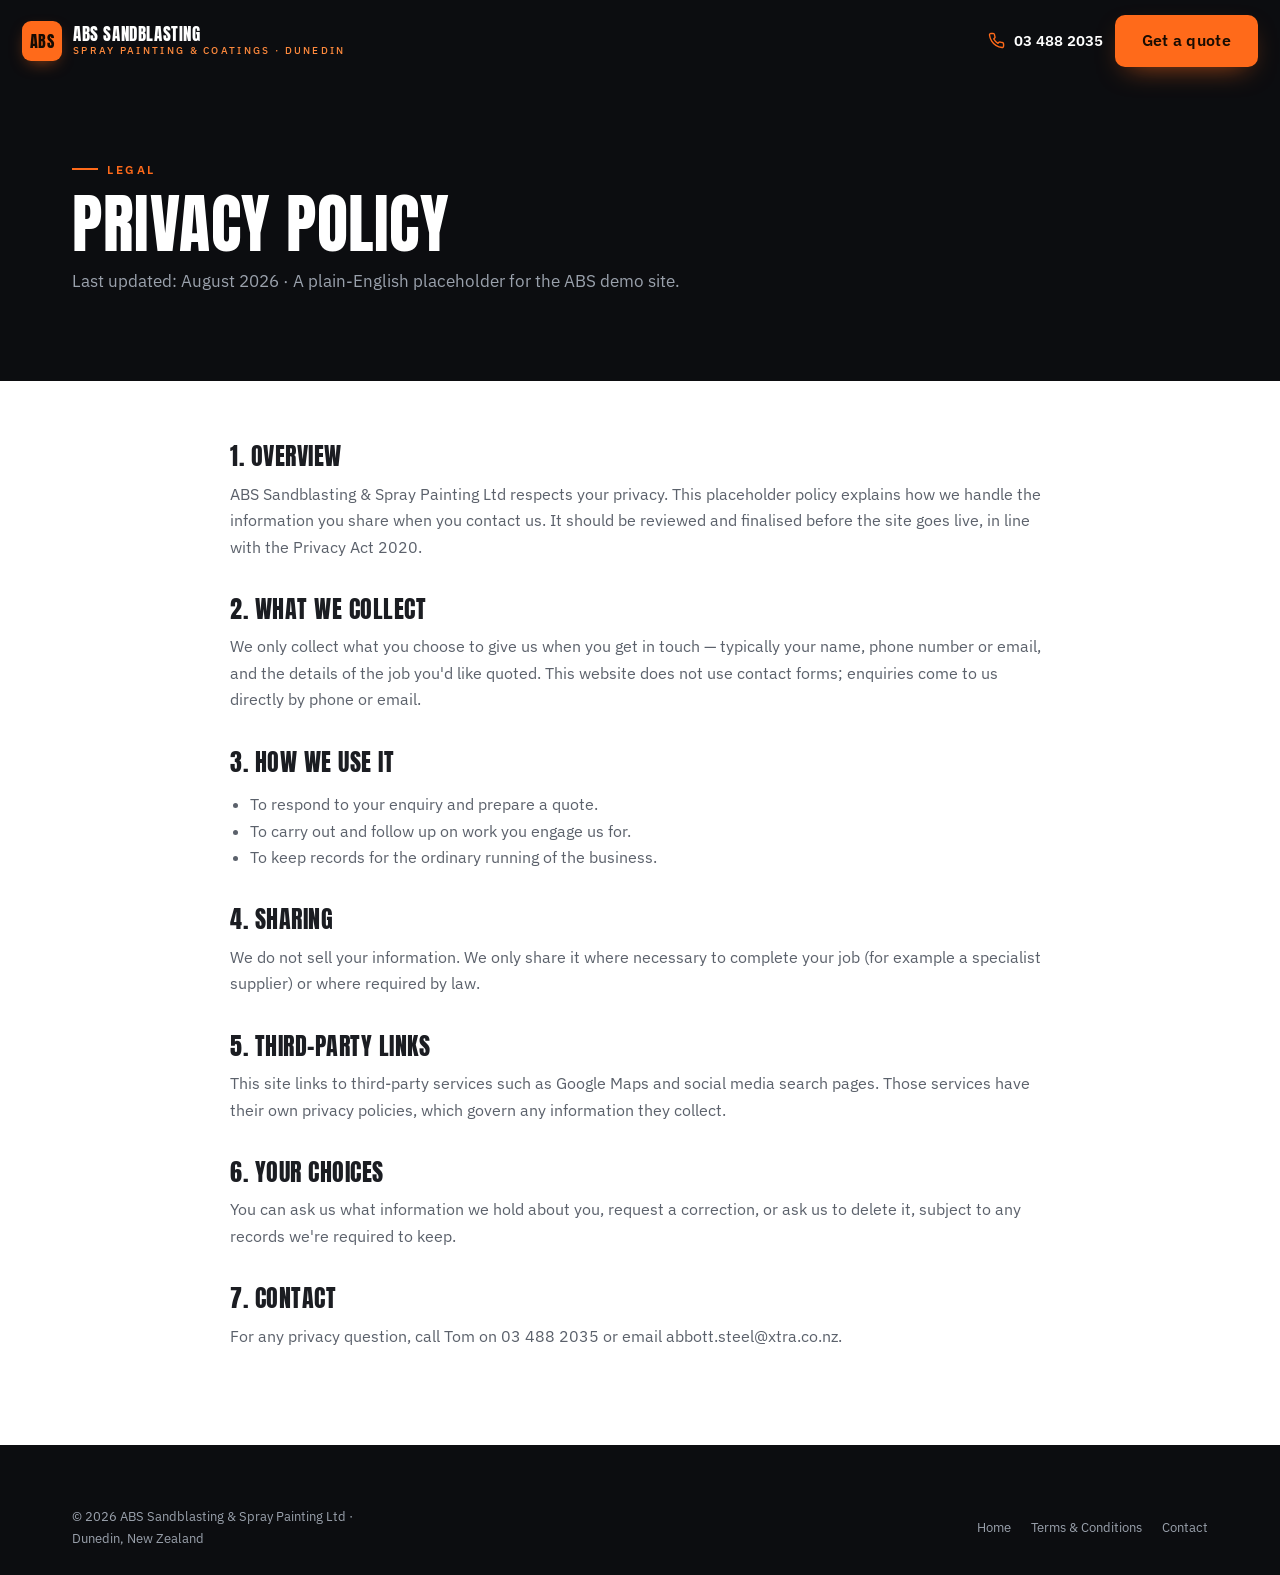
==== privacy.html @ 1811d4f9 "Initial build: ABS Sandblasting & Spray Painting Ltd" ====
<!DOCTYPE html>
<html lang="en-NZ">
<head>
<meta charset="UTF-8">
<meta name="viewport" content="width=device-width, initial-scale=1">
<title>Privacy Policy | ABS Sandblasting &amp; Spray Painting Ltd</title>
<meta name="description" content="Privacy policy for ABS Sandblasting & Spray Painting Ltd, Dunedin.">
<link rel="icon" href="favicon.svg" type="image/svg+xml">
<meta name="theme-color" content="#0c0d10">
<link rel="preconnect" href="https://fonts.googleapis.com">
<link rel="preconnect" href="https://fonts.gstatic.com" crossorigin>
<link href="https://fonts.googleapis.com/css2?family=Anton&family=IBM+Plex+Sans:wght@400;500;600;700&display=swap" rel="stylesheet">
<link rel="stylesheet" href="styles.css">
</head>
<body>

<header class="nav scrolled" id="nav">
  <a class="brand" href="index.html">
    <span class="brand-mark">ABS</span>
    <span class="brand-name">ABS Sandblasting<small>Spray Painting &amp; Coatings · Dunedin</small></span>
  </a>
  <div class="nav-cta">
    <a class="nav-phone" href="tel:+6434882035">
      <svg viewBox="0 0 24 24" fill="none" stroke="currentColor" stroke-width="2" stroke-linecap="round" stroke-linejoin="round"><path d="M22 16.92v3a2 2 0 0 1-2.18 2 19.79 19.79 0 0 1-8.63-3.07 19.5 19.5 0 0 1-6-6 19.79 19.79 0 0 1-3.07-8.67A2 2 0 0 1 4.11 2h3a2 2 0 0 1 2 1.72c.13.96.36 1.9.7 2.81a2 2 0 0 1-.45 2.11L8.09 9.91a16 16 0 0 0 6 6l1.27-1.27a2 2 0 0 1 2.11-.45c.9.34 1.85.57 2.81.7A2 2 0 0 1 22 16.92z"/></svg>
      03 488 2035
    </a>
    <a class="btn btn--primary" href="index.html#contact">Get a quote</a>
  </div>
</header>

<section class="legal-hero">
  <div class="container">
    <span class="eyebrow">Legal</span>
    <h1>Privacy Policy</h1>
    <p>Last updated: August 2026 · A plain-English placeholder for the ABS demo site.</p>
  </div>
</section>

<section class="container legal-body">
  <h2>1. Overview</h2>
  <p>ABS Sandblasting &amp; Spray Painting Ltd respects your privacy. This placeholder policy explains how we handle the information you share when you contact us. It should be reviewed and finalised before the site goes live, in line with the Privacy Act 2020.</p>

  <h2>2. What we collect</h2>
  <p>We only collect what you choose to give us when you get in touch — typically your name, phone number or email, and the details of the job you'd like quoted. This website does not use contact forms; enquiries come to us directly by phone or email.</p>

  <h2>3. How we use it</h2>
  <ul>
    <li>To respond to your enquiry and prepare a quote.</li>
    <li>To carry out and follow up on work you engage us for.</li>
    <li>To keep records for the ordinary running of the business.</li>
  </ul>

  <h2>4. Sharing</h2>
  <p>We do not sell your information. We only share it where necessary to complete your job (for example a specialist supplier) or where required by law.</p>

  <h2>5. Third-party links</h2>
  <p>This site links to third-party services such as Google Maps and social media search pages. Those services have their own privacy policies, which govern any information they collect.</p>

  <h2>6. Your choices</h2>
  <p>You can ask us what information we hold about you, request a correction, or ask us to delete it, subject to any records we're required to keep.</p>

  <h2>7. Contact</h2>
  <p>For any privacy question, call Tom on <a href="tel:+6434882035">03 488 2035</a> or email <a data-gmail data-user="abbott.steel" data-domain="xtra.co.nz" data-su="Privacy%20enquiry" data-body="Hi%20Tom%2C%0A%0A" href="#">abbott.steel@xtra.co.nz</a>.</p>
</section>

<footer class="footer">
  <div class="container">
    <div class="footer-bottom" style="border-top:none;padding-top:0">
      <p>© <span id="year">2026</span> ABS Sandblasting &amp; Spray Painting Ltd · Dunedin, New Zealand</p>
      <div class="fl">
        <a href="index.html">Home</a>
        <a href="terms.html">Terms &amp; Conditions</a>
        <a href="index.html#contact">Contact</a>
      </div>
    </div>
  </div>
</footer>

<script src="script.js"></script>
</body>
</html>
---- styles.css ----
/* ABS Sandblasting & Spray Painting Ltd — Industrial archetype
   Display: Anton  ·  Body: IBM Plex Sans  ·  Accent: safety orange */

:root{
  --ink:#0c0d10;
  --ink-2:#14161b;
  --panel:#1a1d23;
  --bone:#f3f1ec;
  --paper:#ffffff;
  --accent:#ff6a1a;
  --accent-2:#ff8a3d;
  --text:#1b1d22;
  --muted:#5b616b;
  --muted-d:#9aa1ac;
  --line:#e4e0d8;
  --line-d:rgba(255,255,255,.12);
  --radius:14px;
  --radius-s:10px;
  --maxw:1180px;
  --ease:cubic-bezier(.22,.61,.36,1);
}

*,*::before,*::after{box-sizing:border-box}
html{scroll-behavior:smooth}
body{
  margin:0;
  font-family:"IBM Plex Sans",system-ui,-apple-system,Segoe UI,Roboto,sans-serif;
  color:var(--text);
  background:var(--paper);
  line-height:1.65;
  font-size:17px;
  -webkit-font-smoothing:antialiased;
  overflow-x:hidden;
}
img{max-width:100%;display:block;image-orientation:from-image}
a{color:inherit;text-decoration:none}
h1,h2,h3{font-family:"Anton",Impact,sans-serif;font-weight:400;line-height:.98;letter-spacing:.5px;text-transform:uppercase;margin:0}
p{margin:0 0 1rem}
.container{width:100%;max-width:var(--maxw);margin:0 auto;padding:0 22px}
.eyebrow{
  font-family:"IBM Plex Sans",sans-serif;font-weight:600;text-transform:uppercase;
  letter-spacing:.22em;font-size:.72rem;color:var(--accent);margin:0 0 14px;display:inline-flex;align-items:center;gap:9px;
}
.eyebrow::before{content:"";width:26px;height:2px;background:var(--accent);display:inline-block}
.section{padding:88px 0}
.section--bone{background:var(--bone)}
.section--ink{background:var(--ink);color:#eceef2}
.lead{font-size:1.06rem;color:var(--muted);max-width:60ch}
.section--ink .lead{color:var(--muted-d)}

/* ---------- Buttons ---------- */
.btn{
  display:inline-flex;align-items:center;justify-content:center;gap:10px;
  font-weight:600;font-size:.98rem;letter-spacing:.02em;
  padding:15px 26px;border-radius:var(--radius-s);border:1.5px solid transparent;
  cursor:pointer;transition:transform .25s var(--ease),background .25s,box-shadow .25s,color .25s;
  min-height:52px;line-height:1;
}
.btn svg{width:19px;height:19px;flex:none}
.btn--primary{background:var(--accent);color:#180c02;box-shadow:0 10px 28px -12px rgba(255,106,26,.7)}
.btn--primary:hover{background:var(--accent-2);transform:translateY(-2px)}
.btn--ghost{background:transparent;color:#fff;border-color:rgba(255,255,255,.4)}
.btn--ghost:hover{border-color:#fff;background:rgba(255,255,255,.08);transform:translateY(-2px)}
.btn--dark{background:var(--ink);color:#fff}
.btn--dark:hover{background:#26292f;transform:translateY(-2px)}
.btn--lg{padding:18px 32px;font-size:1.05rem;min-height:58px}
.btn--block{width:100%}

/* ---------- Loader ---------- */
#loader{
  position:fixed;inset:0;z-index:9999;background:var(--ink);
  display:flex;flex-direction:column;align-items:center;justify-content:center;gap:20px;
  transition:opacity .7s ease,visibility .7s ease;
}
#loader.done{opacity:0;visibility:hidden}
.loader-mark{font-family:"Anton",sans-serif;font-size:clamp(2.6rem,10vw,4.4rem);color:#fff;letter-spacing:2px;position:relative}
.loader-mark span{color:var(--accent)}
.loader-bar{width:190px;max-width:52vw;height:3px;background:rgba(255,255,255,.16);overflow:hidden;border-radius:2px}
.loader-bar i{display:block;height:100%;width:40%;background:var(--accent);animation:load 1.05s var(--ease) infinite}
@keyframes load{0%{transform:translateX(-120%)}100%{transform:translateX(360%)}}
.loader-tag{font-size:.72rem;letter-spacing:.28em;text-transform:uppercase;color:var(--muted-d)}

/* ---------- Nav ---------- */
.nav{
  position:fixed;top:0;left:0;right:0;z-index:900;
  display:flex;align-items:center;justify-content:space-between;gap:16px;
  padding:15px 22px;transition:background .3s,box-shadow .3s,padding .3s;
}
.nav.scrolled{background:rgba(12,13,16,.92);backdrop-filter:blur(12px);padding:10px 22px;box-shadow:0 1px 0 var(--line-d)}
.brand{display:flex;align-items:center;gap:11px;color:#fff}
.brand-mark{
  width:40px;height:40px;border-radius:9px;background:var(--accent);color:#160b02;
  display:grid;place-items:center;font-family:"Anton",sans-serif;font-size:1.02rem;letter-spacing:.5px;flex:none;
  box-shadow:0 6px 18px -8px rgba(255,106,26,.8);
}
.brand-name{font-family:"Anton",sans-serif;font-size:1.06rem;letter-spacing:.6px;line-height:1;text-transform:uppercase}
.brand-name small{display:block;font-family:"IBM Plex Sans",sans-serif;font-weight:500;font-size:.6rem;letter-spacing:.24em;color:var(--accent-2);margin-top:3px}
.nav-links{display:flex;align-items:center;gap:28px}
.nav-links a{color:#e7e9ee;font-size:.92rem;font-weight:500;letter-spacing:.01em;transition:color .2s;position:relative;padding:4px 0}
.nav-links a::after{content:"";position:absolute;left:0;bottom:-2px;width:0;height:2px;background:var(--accent);transition:width .28s var(--ease)}
.nav-links a:hover{color:#fff}
.nav-links a:hover::after{width:100%}
.nav-cta{display:flex;align-items:center;gap:12px}
.nav-phone{display:inline-flex;align-items:center;gap:9px;color:#fff;font-weight:600;font-size:.95rem}
.nav-phone svg{width:17px;height:17px;color:var(--accent)}
.hamburger{display:none;flex-direction:column;gap:5px;background:none;border:0;cursor:pointer;padding:8px;width:44px;height:44px;justify-content:center;align-items:center}
.hamburger span{width:24px;height:2px;background:#fff;transition:.3s}
.hamburger.open span:nth-child(1){transform:translateY(7px) rotate(45deg)}
.hamburger.open span:nth-child(2){opacity:0}
.hamburger.open span:nth-child(3){transform:translateY(-7px) rotate(-45deg)}

/* ---------- Hero ---------- */
.hero{position:relative;min-height:100svh;display:flex;align-items:flex-end;background:var(--ink);overflow:hidden}
.hero-slides{position:absolute;inset:0;z-index:0}
.hero-slide{position:absolute;inset:0;opacity:0;transition:opacity 1.6s ease;background-size:cover;background-position:center;
  filter:saturate(.82) contrast(1.05);transform:scale(1.04)}
.hero-slide.active{opacity:1;animation:kb 8s ease-out forwards}
@keyframes kb{from{transform:scale(1.04)}to{transform:scale(1.13)}}
.hero-scrim{position:absolute;inset:0;z-index:1;
  background:linear-gradient(180deg,rgba(12,13,16,.72) 0%,rgba(12,13,16,.5) 34%,rgba(12,13,16,.78) 100%)}
.hero-scrim::after{content:"";position:absolute;inset:0;background:linear-gradient(90deg,rgba(12,13,16,.6),transparent 62%)}
.hero-inner{position:relative;z-index:2;width:100%;padding-top:120px;padding-bottom:56px}
.hero-eyebrow{color:var(--accent-2)}
.hero h1{color:#fff;font-size:clamp(2.6rem,7.4vw,5.7rem);max-width:16ch;text-shadow:0 2px 30px rgba(0,0,0,.4)}
.hero h1 em{font-style:normal;color:var(--accent)}
.hero-sub{color:#d7dae1;font-size:clamp(1.02rem,2.2vw,1.24rem);max-width:52ch;margin:20px 0 30px}
.hero-cta{display:flex;flex-wrap:wrap;gap:14px}
.hero-badge{
  display:inline-flex;align-items:center;gap:14px;margin-top:30px;
  background:rgba(255,255,255,.08);border:1px solid rgba(255,255,255,.2);
  backdrop-filter:blur(10px);border-radius:12px;padding:12px 18px;color:#fff;max-width:100%;
}
.hero-badge .stars{color:var(--accent);letter-spacing:2px;font-size:1.02rem}
.hero-badge b{font-weight:700}
.hero-badge small{display:block;color:var(--muted-d);font-size:.78rem;letter-spacing:.02em}
.hero-badge .divider{width:1px;height:34px;background:rgba(255,255,255,.22)}
.scroll-hint{position:absolute;right:24px;bottom:26px;z-index:2;color:rgba(255,255,255,.6);font-size:.68rem;letter-spacing:.24em;text-transform:uppercase;writing-mode:vertical-rl;display:flex;align-items:center;gap:12px}
.scroll-hint::after{content:"";width:1px;height:42px;background:rgba(255,255,255,.4);animation:pulse 1.8s ease infinite}
@keyframes pulse{0%,100%{opacity:.3}50%{opacity:1}}

/* ---------- Trust strip ---------- */
.trust{background:var(--ink-2);color:#eceef2;border-top:3px solid var(--accent)}
.trust-grid{display:grid;grid-template-columns:repeat(3,1fr);gap:2px;background:var(--line-d)}
.trust-item{background:var(--ink-2);padding:30px 26px;display:flex;gap:16px;align-items:flex-start}
.trust-item svg{width:30px;height:30px;color:var(--accent);flex:none}
.trust-item h3{font-family:"IBM Plex Sans",sans-serif;font-weight:700;text-transform:none;letter-spacing:0;font-size:1.02rem;margin-bottom:3px}
.trust-item p{margin:0;color:var(--muted-d);font-size:.92rem;line-height:1.5}

/* ---------- Section heading ---------- */
.head{max-width:62ch;margin-bottom:44px}
.head h2{font-size:clamp(2rem,5vw,3.3rem)}
.head--center{margin-left:auto;margin-right:auto;text-align:center}
.head--center .eyebrow{justify-content:center}

/* ---------- Services ---------- */
.svc-grid{display:grid;grid-template-columns:repeat(3,1fr);gap:22px}
.svc-card{
  background:var(--paper);border:1px solid var(--line);border-radius:var(--radius);overflow:hidden;
  display:flex;flex-direction:column;transition:transform .35s var(--ease),box-shadow .35s,border-color .35s;
}
.svc-card:hover{transform:translateY(-6px);box-shadow:0 26px 50px -26px rgba(12,13,16,.4);border-color:#d6d1c7}
.svc-media{position:relative;aspect-ratio:16/10;overflow:hidden}
.svc-media img{width:100%;height:100%;object-fit:cover;filter:saturate(.82) contrast(1.05);transition:transform .6s var(--ease)}
.svc-card:hover .svc-media img{transform:scale(1.07)}
.svc-media::after{content:"";position:absolute;inset:0;background:linear-gradient(180deg,rgba(12,13,16,.05),rgba(12,13,16,.42))}
.svc-num{position:absolute;top:12px;left:12px;z-index:2;font-family:"Anton",sans-serif;font-size:.86rem;
  background:var(--accent);color:#160b02;padding:4px 10px;border-radius:6px;letter-spacing:1px}
.svc-body{padding:22px 22px 26px}
.svc-body h3{font-family:"IBM Plex Sans",sans-serif;font-weight:700;text-transform:none;letter-spacing:0;font-size:1.16rem;margin-bottom:8px}
.svc-body p{margin:0;color:var(--muted);font-size:.95rem}

/* ---------- About ---------- */
.about-grid{display:grid;grid-template-columns:1fr 1fr;gap:56px;align-items:center}
.about-figure{position:relative}
.about-figure img{width:100%;aspect-ratio:4/3;object-fit:cover;border-radius:var(--radius);filter:saturate(.82) contrast(1.05)}
.about-tag{position:absolute;left:-14px;bottom:-14px;background:var(--accent);color:#160b02;
  padding:16px 22px;border-radius:12px;font-family:"Anton",sans-serif;line-height:.95;box-shadow:0 18px 34px -18px rgba(255,106,26,.8)}
.about-tag b{display:block;font-size:1.9rem}
.about-tag span{font-family:"IBM Plex Sans",sans-serif;font-weight:600;font-size:.72rem;letter-spacing:.14em;text-transform:uppercase}
.checklist{list-style:none;margin:24px 0 30px;padding:0;display:grid;gap:14px}
.checklist li{display:flex;gap:13px;align-items:flex-start;font-weight:500}
.checklist svg{width:23px;height:23px;color:var(--accent);flex:none;margin-top:1px}
.checklist b{font-weight:700}
.checklist span{color:var(--muted);font-weight:400;font-size:.95rem;display:block}

/* ---------- Crew ---------- */
.crew-grid{display:grid;grid-template-columns:repeat(4,1fr);gap:20px}
.crew-card{background:var(--paper);border:1px solid var(--line);border-radius:var(--radius);padding:28px 22px;text-align:center;transition:transform .3s var(--ease),box-shadow .3s}
.crew-card:hover{transform:translateY(-5px);box-shadow:0 22px 44px -26px rgba(12,13,16,.4)}
.avatar{width:74px;height:74px;border-radius:50%;margin:0 auto 16px;display:grid;place-items:center;
  background:var(--ink);color:#fff;font-family:"Anton",sans-serif;font-size:1.5rem;letter-spacing:1px;
  box-shadow:0 0 0 3px var(--paper),0 0 0 5px var(--accent)}
.crew-card h3{font-family:"IBM Plex Sans",sans-serif;font-weight:700;text-transform:none;letter-spacing:0;font-size:1.08rem}
.crew-role{color:var(--accent);font-weight:600;font-size:.82rem;text-transform:uppercase;letter-spacing:.08em;margin:2px 0 10px}
.crew-card p{margin:0;color:var(--muted);font-size:.9rem}
.badge-pill{display:inline-block;background:rgba(255,106,26,.12);color:#c2470a;border:1px solid rgba(255,106,26,.3);
  font-size:.7rem;font-weight:600;letter-spacing:.1em;text-transform:uppercase;padding:5px 12px;border-radius:20px;margin-top:14px}
.section--bone .badge-pill{background:#fff}

/* ---------- Reviews ---------- */
.rev-grid{display:grid;grid-template-columns:repeat(2,1fr);gap:22px}
.rev-card{background:var(--paper);border:1px solid var(--line);border-radius:var(--radius);padding:28px 26px;display:flex;flex-direction:column;gap:14px}
.section--ink .rev-card{background:#15181d;border-color:var(--line-d)}
.rev-stars{color:var(--accent);letter-spacing:3px;font-size:1.05rem}
.rev-text{font-size:1.02rem;line-height:1.6;color:var(--text);margin:0}
.section--ink .rev-text{color:#dfe2e8}
.rev-meta{display:flex;align-items:center;gap:13px;margin-top:auto}
.rev-ava{width:44px;height:44px;border-radius:50%;background:var(--ink);color:#fff;display:grid;place-items:center;font-weight:700;font-size:.92rem;flex:none;border:2px solid var(--accent)}
.rev-name{font-weight:700;font-size:.95rem}
.rev-sub{color:var(--muted);font-size:.82rem}
.section--ink .rev-sub{color:var(--muted-d)}
.rev-actions{display:flex;flex-wrap:wrap;gap:14px;align-items:center;margin-top:34px}
.rev-note{font-size:.82rem;color:var(--muted);max-width:46ch}
.section--ink .rev-note{color:var(--muted-d)}
.glink{display:inline-flex;align-items:center;gap:9px;font-weight:600;color:var(--accent);font-size:.95rem}
.glink svg{width:18px;height:18px}
.section--ink .glink{color:var(--accent-2)}

/* ---------- Review banner ---------- */
.revbanner{background:linear-gradient(120deg,#141519,#1d2027);color:#fff;border-top:3px solid var(--accent);text-align:center}
.revbanner h2{font-size:clamp(1.8rem,4.6vw,2.8rem);max-width:22ch;margin:0 auto 10px}
.revbanner p{color:var(--muted-d);max-width:52ch;margin:0 auto 26px}

/* ---------- Contact ---------- */
.contact-grid{display:grid;grid-template-columns:1.05fr 1fr;gap:48px;align-items:start}
.contact-rows{display:grid;gap:6px;margin:26px 0 30px}
.crow{display:flex;gap:15px;align-items:flex-start;padding:15px 0;border-bottom:1px solid var(--line-d)}
.crow svg{width:22px;height:22px;color:var(--accent);flex:none;margin-top:3px}
.crow .k{font-size:.74rem;letter-spacing:.14em;text-transform:uppercase;color:var(--muted-d);margin-bottom:2px}
.crow .v{font-weight:600;color:#fff}
.crow .v a{transition:color .2s}
.crow .v a:hover{color:var(--accent-2)}
.socials{display:flex;gap:12px;flex-wrap:wrap}
.soc{width:46px;height:46px;border-radius:11px;display:grid;place-items:center;background:rgba(255,255,255,.07);
  border:1px solid rgba(255,255,255,.14);color:#fff;transition:.25s}
.soc:hover{background:var(--accent);color:#160b02;transform:translateY(-3px);border-color:var(--accent)}
.soc svg{width:21px;height:21px}
.contact-card{background:#15181d;border:1px solid var(--line-d);border-radius:var(--radius);padding:32px}
.contact-card h3{font-family:"IBM Plex Sans",sans-serif;font-weight:700;text-transform:none;letter-spacing:0;font-size:1.2rem;color:#fff;margin-bottom:6px}
.contact-card p{color:var(--muted-d);font-size:.94rem}
.contact-btns{display:grid;gap:14px;margin-top:22px}
.hours-note{margin-top:20px;padding-top:18px;border-top:1px solid var(--line-d);color:var(--muted-d);font-size:.86rem}
.hours-note b{color:#fff}

/* ---------- Map ---------- */
.map-wrap{padding:0 0 0}
.map-frame{width:100%;height:440px;border:0;display:block;filter:grayscale(.25) contrast(1.02)}
.map-band{background:var(--ink);padding:20px 0 0}
.map-inner{border-radius:var(--radius);overflow:hidden;border:1px solid var(--line-d)}

/* ---------- Footer ---------- */
.footer{background:var(--ink);color:#c9ccd3;padding:60px 0 26px}
.footer-top{display:grid;grid-template-columns:1.4fr 1fr 1fr;gap:36px;padding-bottom:40px;border-bottom:1px solid var(--line-d)}
.footer .brand{margin-bottom:16px}
.footer p{color:var(--muted-d);font-size:.92rem;max-width:38ch}
.footer h4{font-family:"IBM Plex Sans",sans-serif;font-size:.78rem;letter-spacing:.16em;text-transform:uppercase;color:#fff;margin:0 0 16px}
.footer-links{list-style:none;padding:0;margin:0;display:grid;gap:10px}
.footer-links a{color:var(--muted-d);font-size:.94rem;transition:color .2s}
.footer-links a:hover{color:var(--accent-2)}
.footer .socials{margin-top:4px}
.footer-bottom{display:flex;justify-content:space-between;align-items:center;flex-wrap:wrap;gap:14px;padding-top:24px}
.footer-bottom p{margin:0;font-size:.84rem;color:var(--muted-d)}
.footer-bottom .fl{display:flex;gap:20px;flex-wrap:wrap}
.footer-bottom a{color:var(--muted-d);font-size:.84rem}
.footer-bottom a:hover{color:var(--accent-2)}

/* ---------- Reveal animation ---------- */
.reveal{opacity:0;transform:translateY(26px);transition:opacity .7s var(--ease),transform .7s var(--ease)}
.reveal.in{opacity:1;transform:none}

/* ---------- Legal pages ---------- */
.legal-hero{background:var(--ink);color:#fff;padding:150px 0 70px}
.legal-hero h1{font-size:clamp(2.4rem,6vw,4rem)}
.legal-hero p{color:var(--muted-d);margin-top:12px}
.legal-body{padding:64px 0 80px;max-width:820px}
.legal-body h2{font-size:1.5rem;margin:38px 0 12px;color:var(--text)}
.legal-body h2:first-child{margin-top:0}
.legal-body p,.legal-body li{color:var(--muted);font-size:1rem}
.legal-body ul{padding-left:20px}

/* ---------- Responsive ---------- */
@media (max-width:960px){
  .about-grid{grid-template-columns:1fr;gap:40px}
  .about-figure{order:-1}
  .contact-grid{grid-template-columns:1fr;gap:30px}
  .footer-top{grid-template-columns:1fr 1fr}
  .crew-grid{grid-template-columns:repeat(2,1fr)}
  .svc-grid{grid-template-columns:repeat(2,1fr)}
}
@media (max-width:760px){
  .nav-links,.nav .nav-phone{display:none}
  .hamburger{display:flex}
  .nav-menu-open .nav-links{
    display:flex;position:fixed;inset:0 0 0 auto;top:0;height:100vh;width:min(80vw,320px);
    flex-direction:column;justify-content:center;gap:26px;padding:40px;
    background:rgba(12,13,16,.98);backdrop-filter:blur(14px);z-index:850;
  }
  .nav-menu-open .nav-links a{font-size:1.25rem}
  .nav-menu-open .nav-phone{display:inline-flex;margin-top:10px;font-size:1.1rem}
  .section{padding:64px 0}
  .trust-grid{grid-template-columns:1fr}
  .rev-grid{grid-template-columns:1fr}
  .footer-top{grid-template-columns:1fr}
  .hero-inner{padding-top:112px}
  .hero-badge .divider{display:none}
  .about-tag{left:12px}
}
@media (max-width:520px){
  body{font-size:16px}
  .svc-grid{grid-template-columns:1fr}
  .crew-grid{grid-template-columns:1fr}
  .container{padding:0 18px}
  .btn{width:100%}
  .hero-cta{flex-direction:column;align-items:stretch}
  .footer-bottom{flex-direction:column;align-items:flex-start}
}
@media (prefers-reduced-motion:reduce){
  .hero-slide,.hero-slide.active{animation:none;transition:opacity .4s}
  .reveal{transition:none;opacity:1;transform:none}
  html{scroll-behavior:auto}
}
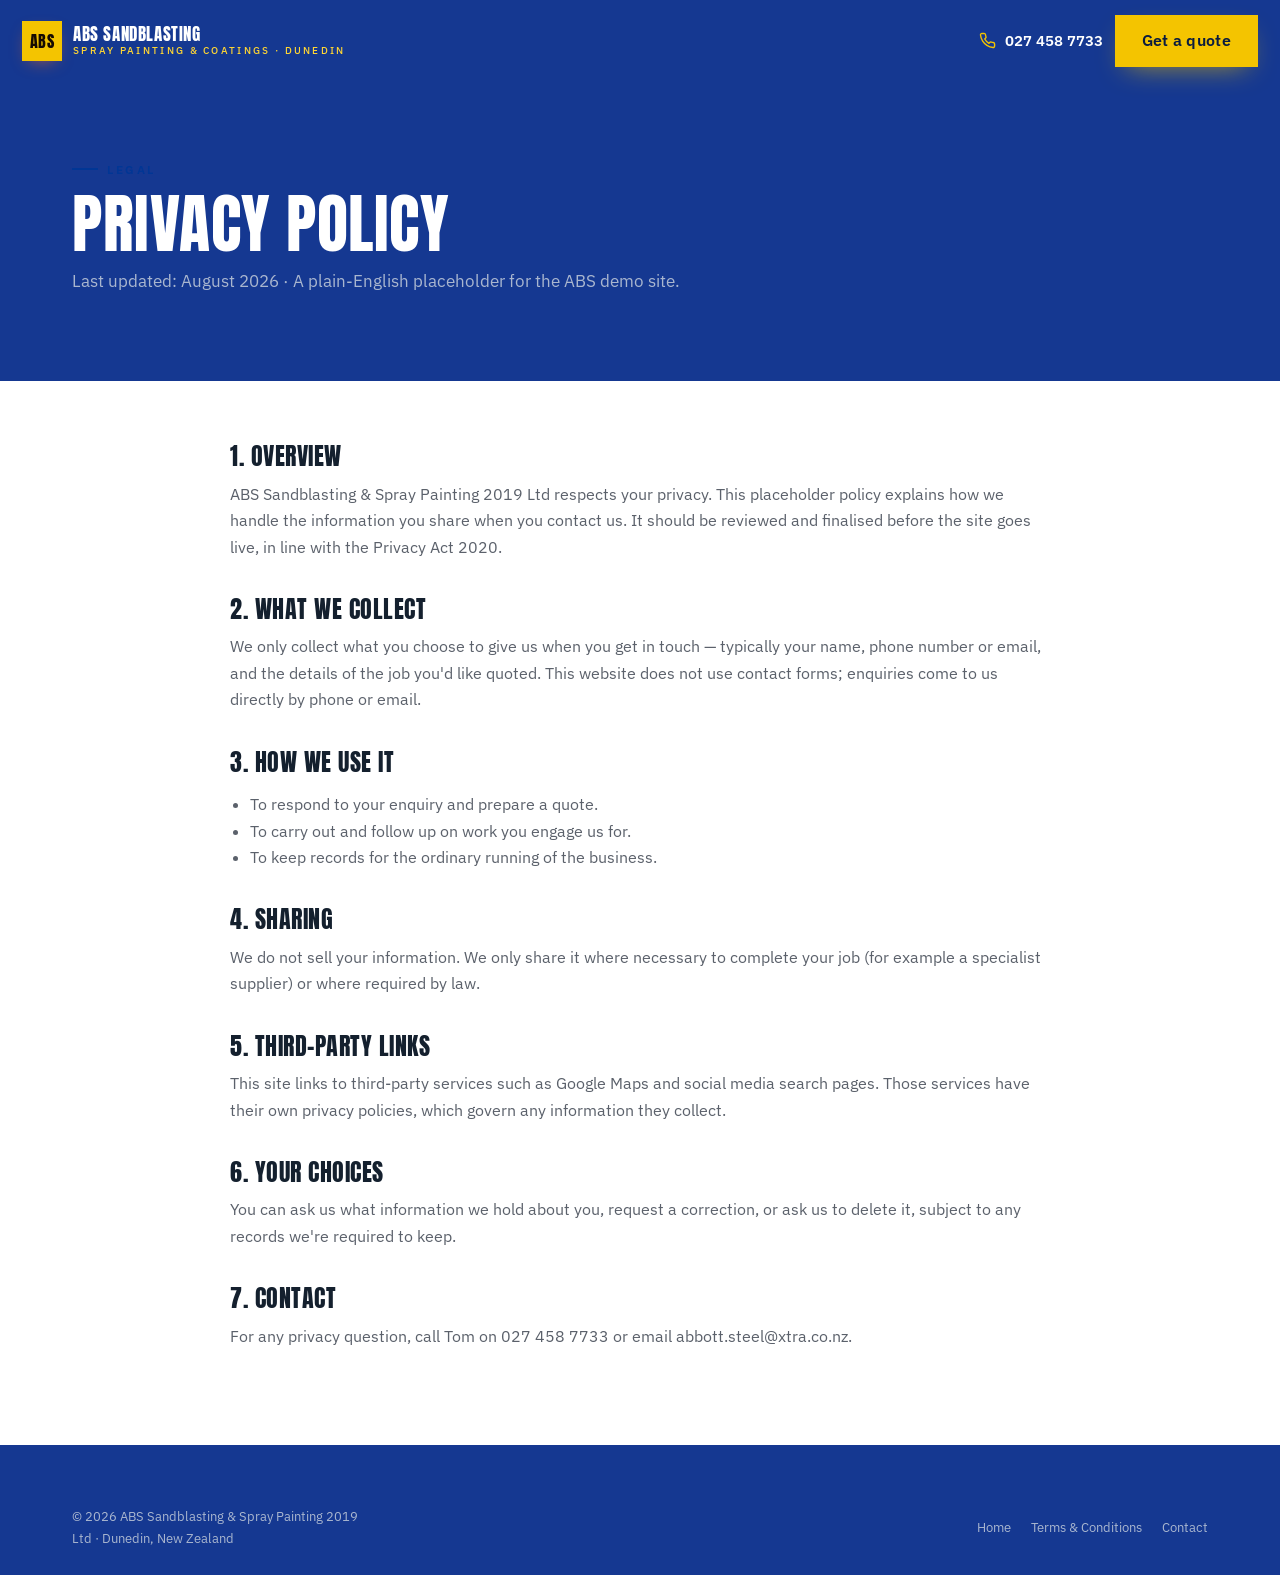
==== commit 78d6efd9: "Client's confirmed details: 2019 Ltd name, 720 Kaikorai Valley Rd, PO Box, Tom and John's mobiles, b" ====
--- a/privacy.html
+++ b/privacy.html
@@ -3,8 +3,8 @@
 <head>
 <meta charset="UTF-8">
 <meta name="viewport" content="width=device-width, initial-scale=1">
-<title>Privacy Policy | ABS Sandblasting &amp; Spray Painting Ltd</title>
-<meta name="description" content="Privacy policy for ABS Sandblasting & Spray Painting Ltd, Dunedin.">
+<title>Privacy Policy | ABS Sandblasting &amp; Spray Painting 2019 Ltd</title>
+<meta name="description" content="Privacy policy for ABS Sandblasting & Spray Painting 2019 Ltd, Dunedin.">
 <link rel="icon" href="favicon.svg" type="image/svg+xml">
 <meta name="theme-color" content="#0c0d10">
 <link rel="preconnect" href="https://fonts.googleapis.com">
@@ -20,9 +20,9 @@
     <span class="brand-name">ABS Sandblasting<small>Spray Painting &amp; Coatings · Dunedin</small></span>
   </a>
   <div class="nav-cta">
-    <a class="nav-phone" href="tel:+6434882035">
+    <a class="nav-phone" href="tel:+64274587733">
       <svg viewBox="0 0 24 24" fill="none" stroke="currentColor" stroke-width="2" stroke-linecap="round" stroke-linejoin="round"><path d="M22 16.92v3a2 2 0 0 1-2.18 2 19.79 19.79 0 0 1-8.63-3.07 19.5 19.5 0 0 1-6-6 19.79 19.79 0 0 1-3.07-8.67A2 2 0 0 1 4.11 2h3a2 2 0 0 1 2 1.72c.13.96.36 1.9.7 2.81a2 2 0 0 1-.45 2.11L8.09 9.91a16 16 0 0 0 6 6l1.27-1.27a2 2 0 0 1 2.11-.45c.9.34 1.85.57 2.81.7A2 2 0 0 1 22 16.92z"/></svg>
-      03 488 2035
+      027 458 7733
     </a>
     <a class="btn btn--primary" href="index.html#contact">Get a quote</a>
   </div>
@@ -38,7 +38,7 @@
 
 <section class="container legal-body">
   <h2>1. Overview</h2>
-  <p>ABS Sandblasting &amp; Spray Painting Ltd respects your privacy. This placeholder policy explains how we handle the information you share when you contact us. It should be reviewed and finalised before the site goes live, in line with the Privacy Act 2020.</p>
+  <p>ABS Sandblasting &amp; Spray Painting 2019 Ltd respects your privacy. This placeholder policy explains how we handle the information you share when you contact us. It should be reviewed and finalised before the site goes live, in line with the Privacy Act 2020.</p>
 
   <h2>2. What we collect</h2>
   <p>We only collect what you choose to give us when you get in touch — typically your name, phone number or email, and the details of the job you'd like quoted. This website does not use contact forms; enquiries come to us directly by phone or email.</p>
@@ -60,13 +60,13 @@
   <p>You can ask us what information we hold about you, request a correction, or ask us to delete it, subject to any records we're required to keep.</p>
 
   <h2>7. Contact</h2>
-  <p>For any privacy question, call Tom on <a href="tel:+6434882035">03 488 2035</a> or email <a data-gmail data-user="abbott.steel" data-domain="xtra.co.nz" data-su="Privacy%20enquiry" data-body="Hi%20Tom%2C%0A%0A" href="#">abbott.steel@xtra.co.nz</a>.</p>
+  <p>For any privacy question, call Tom on <a href="tel:+64274587733">027 458 7733</a> or email <a data-gmail data-user="abrasiveblasting2019" data-domain="gmail.com" data-su="Privacy%20enquiry" data-body="Hi%20Tom%2C%0A%0A" href="#">abbott.steel@xtra.co.nz</a>.</p>
 </section>
 
 <footer class="footer">
   <div class="container">
     <div class="footer-bottom" style="border-top:none;padding-top:0">
-      <p>© <span id="year">2026</span> ABS Sandblasting &amp; Spray Painting Ltd · Dunedin, New Zealand</p>
+      <p>© <span id="year">2026</span> ABS Sandblasting &amp; Spray Painting 2019 Ltd · Dunedin, New Zealand</p>
       <div class="fl">
         <a href="index.html">Home</a>
         <a href="terms.html">Terms &amp; Conditions</a>
--- a/styles.css
+++ b/styles.css
@@ -2,20 +2,22 @@
    Display: Anton  ·  Body: IBM Plex Sans  ·  Accent: safety orange */
 
 :root{
-  --ink:#0c0d10;
-  --ink-2:#14161b;
-  --panel:#1a1d23;
-  --bone:#f3f1ec;
+  --ink:#153891;
+  --ink-2:#103073;
+  --panel:#1f4fb0;
+  --bone:#eef1f7;
   --paper:#ffffff;
-  --accent:#ff6a1a;
-  --accent-2:#ff8a3d;
-  --text:#1b1d22;
+  --blue:#013695;
+  --accent:#f4c400;
+  --accent-2:#ffd633;
+  --gold:#f4c400;
+  --text:#14202e;
   --muted:#5b616b;
-  --muted-d:#9aa1ac;
-  --line:#e4e0d8;
-  --line-d:rgba(255,255,255,.12);
-  --radius:14px;
-  --radius-s:10px;
+  --muted-d:#a9b6cf;
+  --line:#dde3ec;
+  --line-d:rgba(255,255,255,.14);
+  --radius:0;
+  --radius-s:0;
   --maxw:1180px;
   --ease:cubic-bezier(.22,.61,.36,1);
 }
@@ -39,9 +41,11 @@
 .container{width:100%;max-width:var(--maxw);margin:0 auto;padding:0 22px}
 .eyebrow{
   font-family:"IBM Plex Sans",sans-serif;font-weight:600;text-transform:uppercase;
-  letter-spacing:.22em;font-size:.72rem;color:var(--accent);margin:0 0 14px;display:inline-flex;align-items:center;gap:9px;
-}
-.eyebrow::before{content:"";width:26px;height:2px;background:var(--accent);display:inline-block}
+  letter-spacing:.22em;font-size:.72rem;color:var(--blue);margin:0 0 14px;display:inline-flex;align-items:center;gap:9px;
+}
+.eyebrow::before{content:"";width:26px;height:2px;background:var(--blue);display:inline-block}
+.section--ink .eyebrow,.hero-eyebrow{color:var(--gold)}
+.section--ink .eyebrow::before,.hero-eyebrow::before{background:var(--gold)}
 .section{padding:88px 0}
 .section--bone{background:var(--bone)}
 .section--ink{background:var(--ink);color:#eceef2}
@@ -57,7 +61,7 @@
   min-height:52px;line-height:1;
 }
 .btn svg{width:19px;height:19px;flex:none}
-.btn--primary{background:var(--accent);color:#180c02;box-shadow:0 10px 28px -12px rgba(255,106,26,.7)}
+.btn--primary{background:var(--accent);color:#0a1c3f;box-shadow:0 10px 28px -12px rgba(244,196,0,.7)}
 .btn--primary:hover{background:var(--accent-2);transform:translateY(-2px)}
 .btn--ghost{background:transparent;color:#fff;border-color:rgba(255,255,255,.4)}
 .btn--ghost:hover{border-color:#fff;background:rgba(255,255,255,.08);transform:translateY(-2px)}
@@ -75,9 +79,30 @@
 #loader.done{opacity:0;visibility:hidden}
 .loader-mark{font-family:"Anton",sans-serif;font-size:clamp(2.6rem,10vw,4.4rem);color:#fff;letter-spacing:2px;position:relative}
 .loader-mark span{color:var(--accent)}
-.loader-bar{width:190px;max-width:52vw;height:3px;background:rgba(255,255,255,.16);overflow:hidden;border-radius:2px}
+.loader-bar{width:190px;max-width:52vw;height:3px;background:rgba(255,255,255,.16);overflow:hidden;border-radius:0}
 .loader-bar i{display:block;height:100%;width:40%;background:var(--accent);animation:load 1.05s var(--ease) infinite}
 @keyframes load{0%{transform:translateX(-120%)}100%{transform:translateX(360%)}}
+
+/* ---------- Logo lockups + hero review widget (ABS) ---------- */
+.brand-logo{height:46px;width:auto;display:block;border-radius:0}
+.nav.scrolled .brand-logo{height:40px}
+.footer .brand-logo{height:60px;margin-bottom:14px}
+.loader-logo{width:min(320px,70vw);height:auto;border-radius:0;filter:drop-shadow(0 12px 34px rgba(0,0,0,.55));animation:loaderPop .8s var(--ease) both}
+@keyframes loaderPop{from{opacity:0;transform:translateY(12px) scale(.95)}to{opacity:1;transform:none}}
+.hero-rev{position:relative;margin-top:26px;max-width:440px;background:transparent;border:none;border-radius:0;padding:0;box-shadow:none;transition:opacity .55s ease}
+.hero-rev.fade{opacity:0}
+.hero-rev-head{display:flex;align-items:center;gap:11px;padding-bottom:12px;margin-bottom:12px;border-bottom:1px solid rgba(255,255,255,.26)}
+.hero-rev-g{background:#fff;border-radius:0;padding:5px;display:flex;flex:none}
+.hero-rev-g svg{width:22px;height:22px;display:block}
+.hero-rev-head .stars{color:var(--gold);letter-spacing:2px;font-size:1rem;line-height:1}
+.hero-rev-head b{display:block;color:#fff;font-size:.8rem;font-weight:600;margin-top:4px;letter-spacing:.02em;text-shadow:0 1px 10px rgba(0,0,0,.65)}
+.hero-rev-text{color:#fff;font-size:.98rem;line-height:1.6;margin:0 0 12px;font-style:italic;text-shadow:0 1px 14px rgba(0,0,0,.7)}
+.hero-rev-by{color:#e7ecf5;font-size:.82rem;font-weight:600;text-shadow:0 1px 10px rgba(0,0,0,.65)}
+.hero-rev-by span{color:var(--gold)}
+.hero-row{display:flex;align-items:flex-end;justify-content:space-between;gap:clamp(24px,4vw,56px);flex-wrap:wrap}
+.hero-lead{flex:1 1 540px;min-width:0}
+.hero-row .hero-rev{margin-top:0;flex:0 0 auto;align-self:flex-end}
+@media(max-width:900px){.hero-row{flex-direction:column;align-items:stretch}.hero-row .hero-rev{align-self:flex-start}}
 .loader-tag{font-size:.72rem;letter-spacing:.28em;text-transform:uppercase;color:var(--muted-d)}
 
 /* ---------- Nav ---------- */
@@ -86,10 +111,10 @@
   display:flex;align-items:center;justify-content:space-between;gap:16px;
   padding:15px 22px;transition:background .3s,box-shadow .3s,padding .3s;
 }
-.nav.scrolled{background:rgba(12,13,16,.92);backdrop-filter:blur(12px);padding:10px 22px;box-shadow:0 1px 0 var(--line-d)}
+.nav.scrolled{background:rgba(6,16,38,.94);backdrop-filter:blur(12px);padding:10px 22px;box-shadow:0 1px 0 var(--line-d)}
 .brand{display:flex;align-items:center;gap:11px;color:#fff}
 .brand-mark{
-  width:40px;height:40px;border-radius:9px;background:var(--accent);color:#160b02;
+  width:40px;height:40px;border-radius:0;background:var(--accent);color:#160b02;
   display:grid;place-items:center;font-family:"Anton",sans-serif;font-size:1.02rem;letter-spacing:.5px;flex:none;
   box-shadow:0 6px 18px -8px rgba(255,106,26,.8);
 }
@@ -114,21 +139,21 @@
 .hero-slides{position:absolute;inset:0;z-index:0}
 .hero-slide{position:absolute;inset:0;opacity:0;transition:opacity 1.6s ease;background-size:cover;background-position:center;
   filter:saturate(.82) contrast(1.05);transform:scale(1.04)}
-.hero-slide.active{opacity:1;animation:kb 8s ease-out forwards}
+.hero-slide.active{opacity:1}
 @keyframes kb{from{transform:scale(1.04)}to{transform:scale(1.13)}}
 .hero-scrim{position:absolute;inset:0;z-index:1;
   background:linear-gradient(180deg,rgba(12,13,16,.72) 0%,rgba(12,13,16,.5) 34%,rgba(12,13,16,.78) 100%)}
-.hero-scrim::after{content:"";position:absolute;inset:0;background:linear-gradient(90deg,rgba(12,13,16,.6),transparent 62%)}
+.hero-scrim::after{content:"";position:absolute;inset:0;background:linear-gradient(90deg,rgba(12,13,16,.62) 0%,rgba(12,13,16,.16) 46%,rgba(12,13,16,.52) 100%)}
 .hero-inner{position:relative;z-index:2;width:100%;padding-top:120px;padding-bottom:56px}
 .hero-eyebrow{color:var(--accent-2)}
-.hero h1{color:#fff;font-size:clamp(2.6rem,7.4vw,5.7rem);max-width:16ch;text-shadow:0 2px 30px rgba(0,0,0,.4)}
+.hero h1{color:#fff;font-size:clamp(1.5rem,3.4vw,2.6rem);max-width:16ch;text-shadow:0 2px 30px rgba(0,0,0,.4)}
 .hero h1 em{font-style:normal;color:var(--accent)}
-.hero-sub{color:#d7dae1;font-size:clamp(1.02rem,2.2vw,1.24rem);max-width:52ch;margin:20px 0 30px}
+.hero-sub{color:#d7dae1;font-size:clamp(.92rem,1.5vw,1.02rem);max-width:52ch;margin:20px 0 30px}
 .hero-cta{display:flex;flex-wrap:wrap;gap:14px}
 .hero-badge{
   display:inline-flex;align-items:center;gap:14px;margin-top:30px;
   background:rgba(255,255,255,.08);border:1px solid rgba(255,255,255,.2);
-  backdrop-filter:blur(10px);border-radius:12px;padding:12px 18px;color:#fff;max-width:100%;
+  backdrop-filter:blur(10px);border-radius:0;padding:12px 18px;color:#fff;max-width:100%;
 }
 .hero-badge .stars{color:var(--accent);letter-spacing:2px;font-size:1.02rem}
 .hero-badge b{font-weight:700}
@@ -164,7 +189,7 @@
 .svc-card:hover .svc-media img{transform:scale(1.07)}
 .svc-media::after{content:"";position:absolute;inset:0;background:linear-gradient(180deg,rgba(12,13,16,.05),rgba(12,13,16,.42))}
 .svc-num{position:absolute;top:12px;left:12px;z-index:2;font-family:"Anton",sans-serif;font-size:.86rem;
-  background:var(--accent);color:#160b02;padding:4px 10px;border-radius:6px;letter-spacing:1px}
+  background:var(--accent);color:#160b02;padding:4px 10px;border-radius:0;letter-spacing:1px}
 .svc-body{padding:22px 22px 26px}
 .svc-body h3{font-family:"IBM Plex Sans",sans-serif;font-weight:700;text-transform:none;letter-spacing:0;font-size:1.16rem;margin-bottom:8px}
 .svc-body p{margin:0;color:var(--muted);font-size:.95rem}
@@ -174,7 +199,7 @@
 .about-figure{position:relative}
 .about-figure img{width:100%;aspect-ratio:4/3;object-fit:cover;border-radius:var(--radius);filter:saturate(.82) contrast(1.05)}
 .about-tag{position:absolute;left:-14px;bottom:-14px;background:var(--accent);color:#160b02;
-  padding:16px 22px;border-radius:12px;font-family:"Anton",sans-serif;line-height:.95;box-shadow:0 18px 34px -18px rgba(255,106,26,.8)}
+  padding:16px 22px;border-radius:0;font-family:"Anton",sans-serif;line-height:.95;box-shadow:0 18px 34px -18px rgba(255,106,26,.8)}
 .about-tag b{display:block;font-size:1.9rem}
 .about-tag span{font-family:"IBM Plex Sans",sans-serif;font-weight:600;font-size:.72rem;letter-spacing:.14em;text-transform:uppercase}
 .checklist{list-style:none;margin:24px 0 30px;padding:0;display:grid;gap:14px}
@@ -194,7 +219,7 @@
 .crew-role{color:var(--accent);font-weight:600;font-size:.82rem;text-transform:uppercase;letter-spacing:.08em;margin:2px 0 10px}
 .crew-card p{margin:0;color:var(--muted);font-size:.9rem}
 .badge-pill{display:inline-block;background:rgba(255,106,26,.12);color:#c2470a;border:1px solid rgba(255,106,26,.3);
-  font-size:.7rem;font-weight:600;letter-spacing:.1em;text-transform:uppercase;padding:5px 12px;border-radius:20px;margin-top:14px}
+  font-size:.7rem;font-weight:600;letter-spacing:.1em;text-transform:uppercase;padding:5px 12px;border-radius:0;margin-top:14px}
 .section--bone .badge-pill{background:#fff}
 
 /* ---------- Reviews ---------- */
@@ -231,7 +256,7 @@
 .crow .v a{transition:color .2s}
 .crow .v a:hover{color:var(--accent-2)}
 .socials{display:flex;gap:12px;flex-wrap:wrap}
-.soc{width:46px;height:46px;border-radius:11px;display:grid;place-items:center;background:rgba(255,255,255,.07);
+.soc{width:46px;height:46px;border-radius:0;display:grid;place-items:center;background:rgba(255,255,255,.07);
   border:1px solid rgba(255,255,255,.14);color:#fff;transition:.25s}
 .soc:hover{background:var(--accent);color:#160b02;transform:translateY(-3px);border-color:var(--accent)}
 .soc svg{width:21px;height:21px}
@@ -319,3 +344,28 @@
   .reveal{transition:none;opacity:1;transform:none}
   html{scroll-behavior:auto}
 }
+
+/* ---------- Hero slides as responsive images ---------- */
+.hero-slide img{width:100%;height:100%;object-fit:cover;display:block}
+.hero-rev-head .stars .half{background:linear-gradient(90deg,var(--gold) 50%,rgba(255,255,255,.35) 50%);-webkit-background-clip:text;background-clip:text;color:transparent}
+
+/* ---------- Reviews: all real Google reviews ---------- */
+.rev-grid--3{grid-template-columns:repeat(3,1fr)}
+.rev-text--rating{color:var(--muted-d)!important;font-style:italic}
+@media (max-width:960px){.rev-grid--3{grid-template-columns:1fr}}
+
+/* ---------- FAQ ---------- */
+.faq-list{max-width:820px;border-top:2px solid var(--ink)}
+.faq{border-bottom:1px solid var(--line);background:transparent}
+.faq summary{list-style:none;cursor:pointer;display:flex;justify-content:space-between;align-items:center;gap:18px;
+  padding:22px 4px;min-height:44px;font-weight:700;font-size:1.06rem;color:var(--text)}
+.faq summary::-webkit-details-marker{display:none}
+.faq summary::after{content:"";flex:none;width:30px;height:30px;background:
+  linear-gradient(var(--ink),var(--ink)) center/14px 2px no-repeat,
+  linear-gradient(var(--ink),var(--ink)) center/2px 14px no-repeat,var(--accent);transition:transform .3s var(--ease)}
+.faq[open] summary::after{transform:rotate(45deg)}
+.faq summary:hover{color:var(--blue)}
+.faq summary:focus-visible{outline:3px solid var(--blue);outline-offset:3px}
+.faq p{margin:0;padding:0 50px 24px 4px;color:var(--muted);max-width:68ch}
+.faq p a{color:var(--blue);font-weight:600;text-decoration:underline;text-underline-offset:3px}
+@media (max-width:520px){.faq p{padding-right:4px}.faq summary{font-size:1rem;padding:18px 2px}}
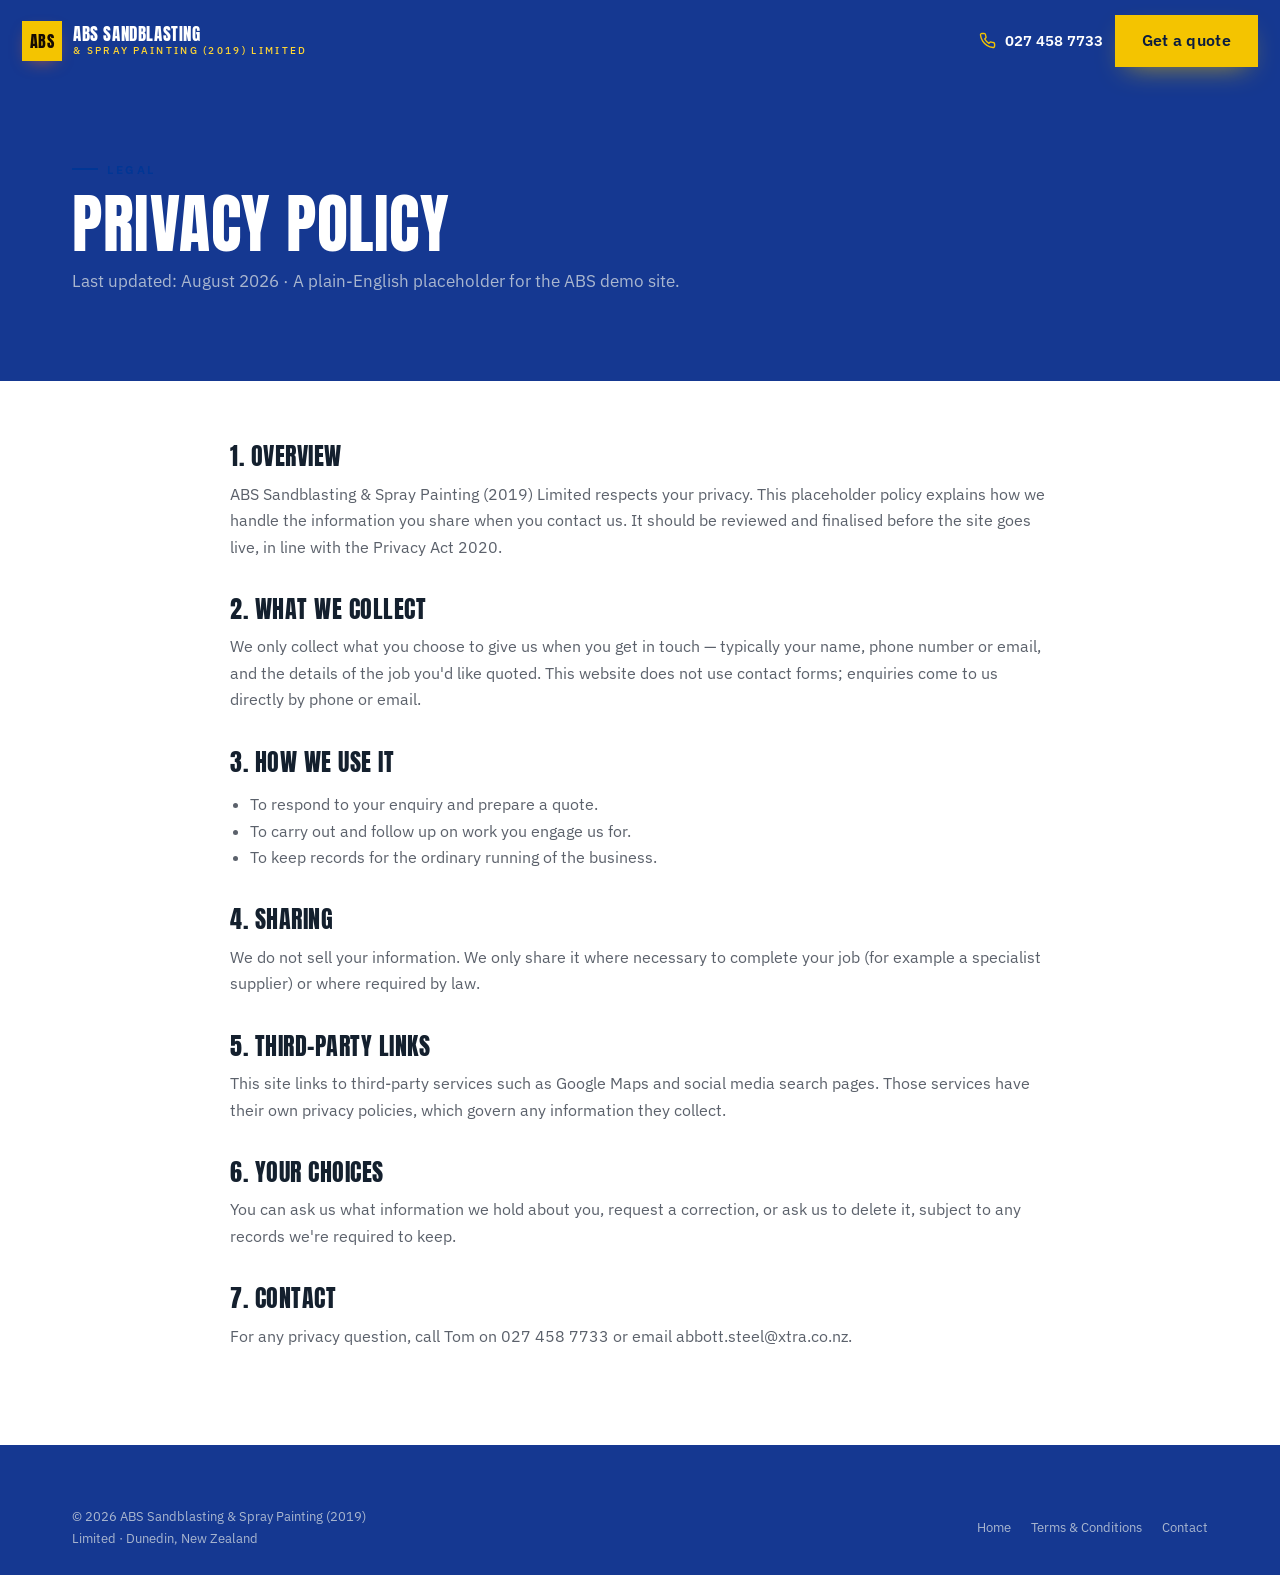
==== commit 03fd9eeb: "Company name as ABS Sandblasting & Spray Painting (2019) Limited; Tom Abbott 027 458 7733 the only p" ====
--- a/privacy.html
+++ b/privacy.html
@@ -3,8 +3,8 @@
 <head>
 <meta charset="UTF-8">
 <meta name="viewport" content="width=device-width, initial-scale=1">
-<title>Privacy Policy | ABS Sandblasting &amp; Spray Painting 2019 Ltd</title>
-<meta name="description" content="Privacy policy for ABS Sandblasting & Spray Painting 2019 Ltd, Dunedin.">
+<title>Privacy Policy | ABS Sandblasting &amp; Spray Painting (2019) Limited</title>
+<meta name="description" content="Privacy policy for ABS Sandblasting & Spray Painting (2019) Limited, Dunedin.">
 <link rel="icon" href="favicon.svg" type="image/svg+xml">
 <meta name="theme-color" content="#0c0d10">
 <link rel="preconnect" href="https://fonts.googleapis.com">
@@ -17,7 +17,7 @@
 <header class="nav scrolled" id="nav">
   <a class="brand" href="index.html">
     <span class="brand-mark">ABS</span>
-    <span class="brand-name">ABS Sandblasting<small>Spray Painting &amp; Coatings · Dunedin</small></span>
+    <span class="brand-name">ABS Sandblasting<small>&amp; Spray Painting (2019) Limited</small></span>
   </a>
   <div class="nav-cta">
     <a class="nav-phone" href="tel:+64274587733">
@@ -38,7 +38,7 @@
 
 <section class="container legal-body">
   <h2>1. Overview</h2>
-  <p>ABS Sandblasting &amp; Spray Painting 2019 Ltd respects your privacy. This placeholder policy explains how we handle the information you share when you contact us. It should be reviewed and finalised before the site goes live, in line with the Privacy Act 2020.</p>
+  <p>ABS Sandblasting &amp; Spray Painting (2019) Limited respects your privacy. This placeholder policy explains how we handle the information you share when you contact us. It should be reviewed and finalised before the site goes live, in line with the Privacy Act 2020.</p>
 
   <h2>2. What we collect</h2>
   <p>We only collect what you choose to give us when you get in touch — typically your name, phone number or email, and the details of the job you'd like quoted. This website does not use contact forms; enquiries come to us directly by phone or email.</p>
@@ -66,7 +66,7 @@
 <footer class="footer">
   <div class="container">
     <div class="footer-bottom" style="border-top:none;padding-top:0">
-      <p>© <span id="year">2026</span> ABS Sandblasting &amp; Spray Painting 2019 Ltd · Dunedin, New Zealand</p>
+      <p>© <span id="year">2026</span> ABS Sandblasting &amp; Spray Painting (2019) Limited · Dunedin, New Zealand</p>
       <div class="fl">
         <a href="index.html">Home</a>
         <a href="terms.html">Terms &amp; Conditions</a>
--- a/styles.css
+++ b/styles.css
@@ -34,7 +34,7 @@
   -webkit-font-smoothing:antialiased;
   overflow-x:hidden;
 }
-img{max-width:100%;display:block;image-orientation:from-image}
+img{max-width:100%;height:auto;display:block;image-orientation:from-image}
 a{color:inherit;text-decoration:none}
 h1,h2,h3{font-family:"Anton",Impact,sans-serif;font-weight:400;line-height:.98;letter-spacing:.5px;text-transform:uppercase;margin:0}
 p{margin:0 0 1rem}
@@ -197,7 +197,7 @@
 /* ---------- About ---------- */
 .about-grid{display:grid;grid-template-columns:1fr 1fr;gap:56px;align-items:center}
 .about-figure{position:relative}
-.about-figure img{width:100%;aspect-ratio:4/3;object-fit:cover;border-radius:var(--radius);filter:saturate(.82) contrast(1.05)}
+.about-figure img{width:100%;height:auto;aspect-ratio:auto;object-fit:contain;border-radius:var(--radius);filter:saturate(.82) contrast(1.05)}
 .about-tag{position:absolute;left:-14px;bottom:-14px;background:var(--accent);color:#160b02;
   padding:16px 22px;border-radius:0;font-family:"Anton",sans-serif;line-height:.95;box-shadow:0 18px 34px -18px rgba(255,106,26,.8)}
 .about-tag b{display:block;font-size:1.9rem}
@@ -369,3 +369,27 @@
 .faq p{margin:0;padding:0 50px 24px 4px;color:var(--muted);max-width:68ch}
 .faq p a{color:var(--blue);font-weight:600;text-decoration:underline;text-underline-offset:3px}
 @media (max-width:520px){.faq p{padding-right:4px}.faq summary{font-size:1rem;padding:18px 2px}}
+
+/* ---------- Switch to Abbott Steel + sister band ---------- */
+.nav-switch{flex:none;display:inline-flex;align-items:center;gap:8px;height:42px;padding:0 14px;border:1.5px solid rgba(244,196,0,.55);color:#fff;font-weight:600;font-size:.85rem;letter-spacing:.02em;background:rgba(255,255,255,.04);transition:background .25s,border-color .25s,color .25s}
+.nav-switch svg{color:var(--accent);transition:transform .45s var(--ease)}
+.nav-switch:hover{background:var(--accent);border-color:var(--accent);color:#160b02}
+.nav-switch:hover svg{color:#160b02;transform:rotate(180deg)}
+.nav-switch:focus-visible{outline:3px solid var(--accent);outline-offset:3px}
+@media (max-width:1100px){.nav-switch span{display:none}.nav-switch{width:44px;padding:0;justify-content:center}}
+@media (max-width:760px){.nav .nav-switch{display:inline-flex}}
+.sister{background:var(--ink-2);color:#eceef2;padding:88px 0;border-top:3px solid var(--accent);position:relative;overflow:hidden}
+.sister::before{content:"";position:absolute;inset:0;background:repeating-linear-gradient(135deg,rgba(255,255,255,.025) 0 2px,transparent 2px 22px);pointer-events:none}
+.sister-grid{position:relative;display:grid;grid-template-columns:1fr 1fr;gap:56px;align-items:center}
+.sister-media{position:relative}
+.sister-media img{width:100%;height:auto;filter:saturate(.82) contrast(1.05);box-shadow:0 30px 60px -30px rgba(0,0,0,.7)}
+.sister-tag{position:absolute;left:-12px;bottom:-12px;background:var(--accent);color:#160b02;font-family:"Anton",sans-serif;letter-spacing:.06em;text-transform:uppercase;padding:10px 16px;font-size:1rem}
+.sister .eyebrow{color:var(--gold)}
+.sister .eyebrow::before{background:var(--gold)}
+.sister h2{font-size:clamp(1.9rem,4.4vw,3rem);margin-bottom:16px}
+.sister p{color:var(--muted-d);font-size:1.04rem;max-width:56ch}
+.sister-btns{display:flex;flex-wrap:wrap;gap:12px;margin-top:26px}
+.sister .btn--ghost{color:#fff;border-color:rgba(255,255,255,.35)}
+.sister .btn svg{flex:none}
+@media (max-width:960px){.sister-grid{grid-template-columns:1fr;gap:36px}.sister-tag{left:12px}}
+@media (max-width:760px){.sister{padding:64px 0}}
